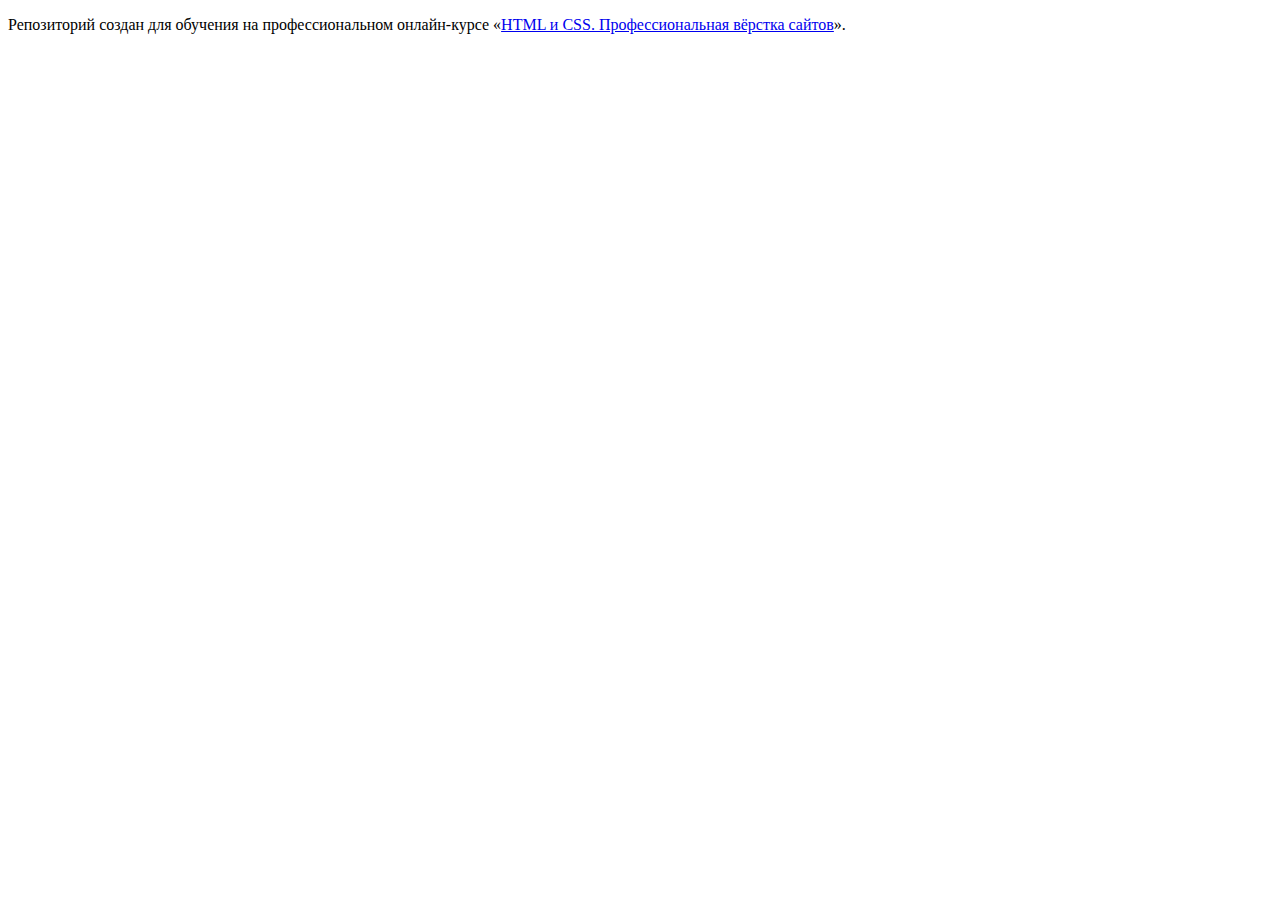
==== index.html @ e4cc58e1 "Add files via upload" ====
<!DOCTYPE html>
<html lang="ru">
  <head>
    <meta charset="utf-8">
    <title>HTML Academy: {{projectTitle}}</title>
  </head>
  <body>

    <p>Репозиторий создан для обучения на профессиональном онлайн‑курсе «<a href="https://htmlacademy.ru/intensive/htmlcss">HTML и CSS. Профессиональная вёрстка сайтов</a>».</p>

  </body>
</html>
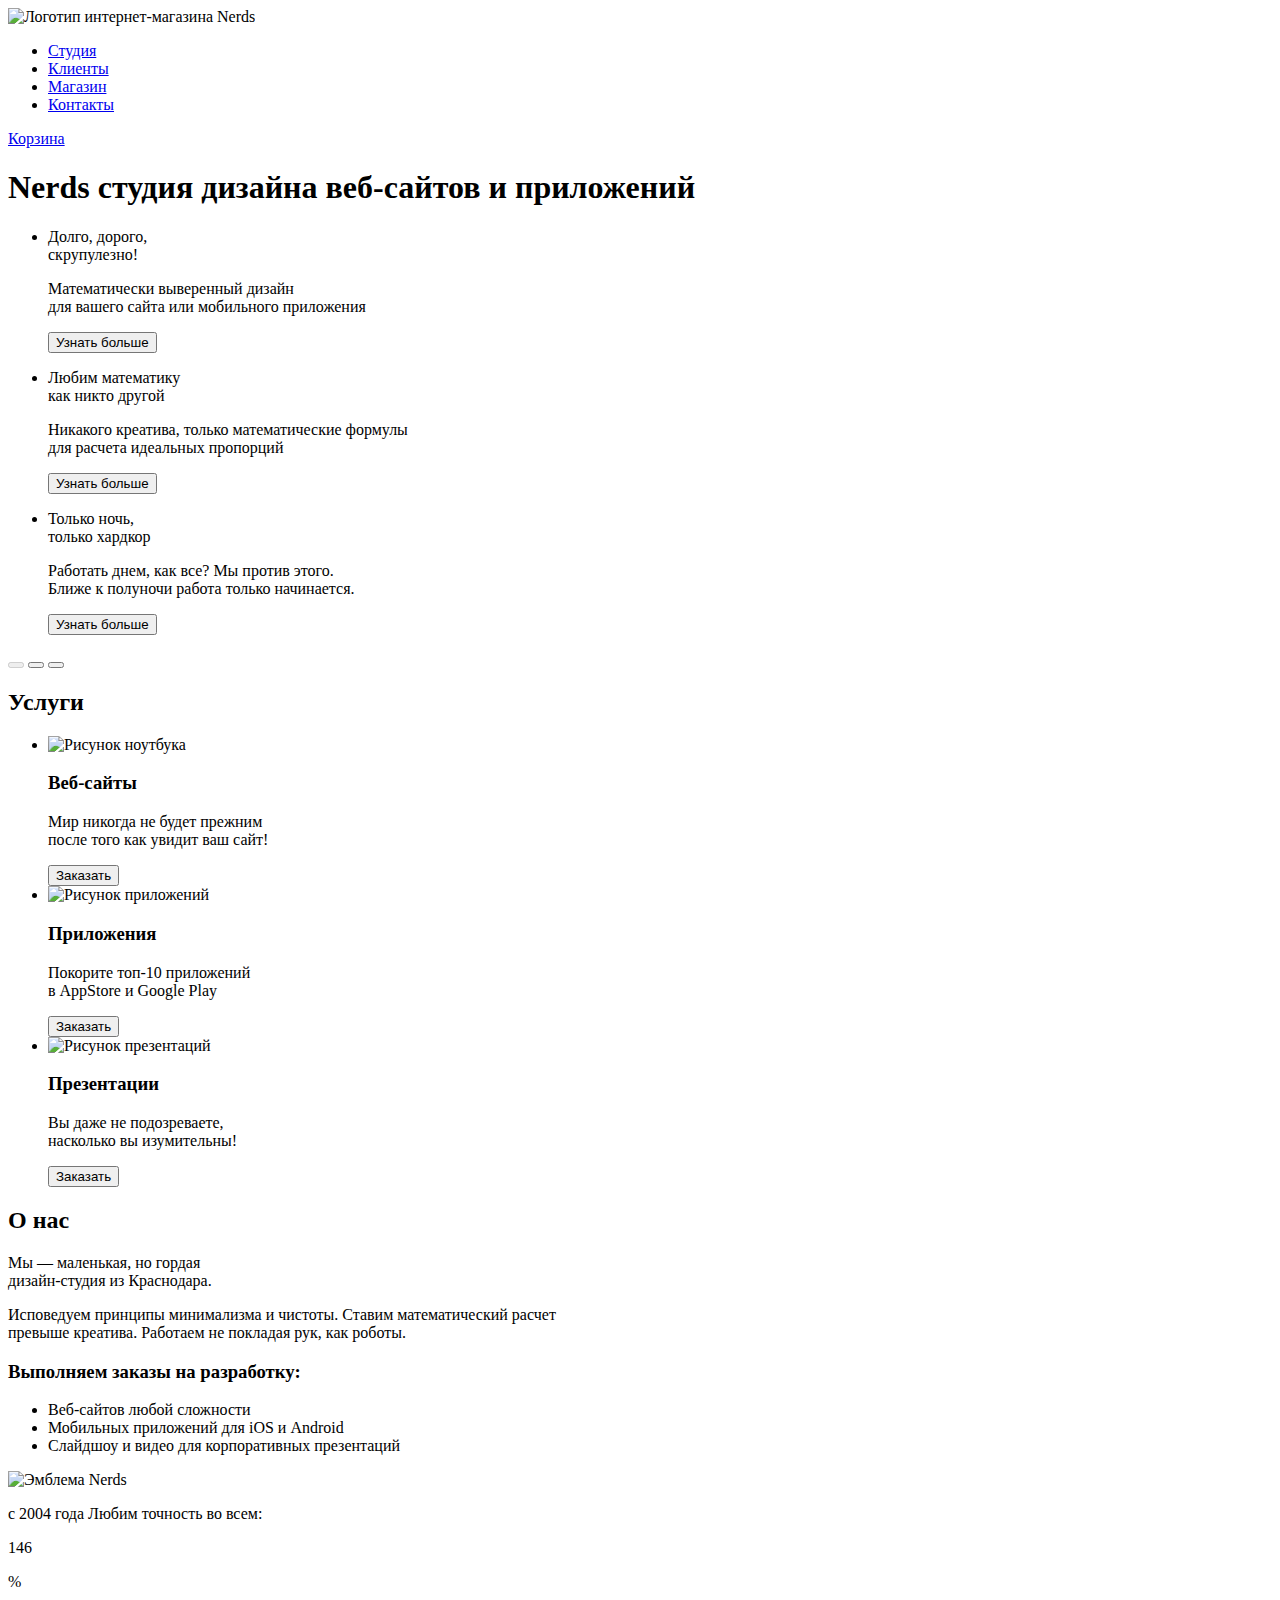
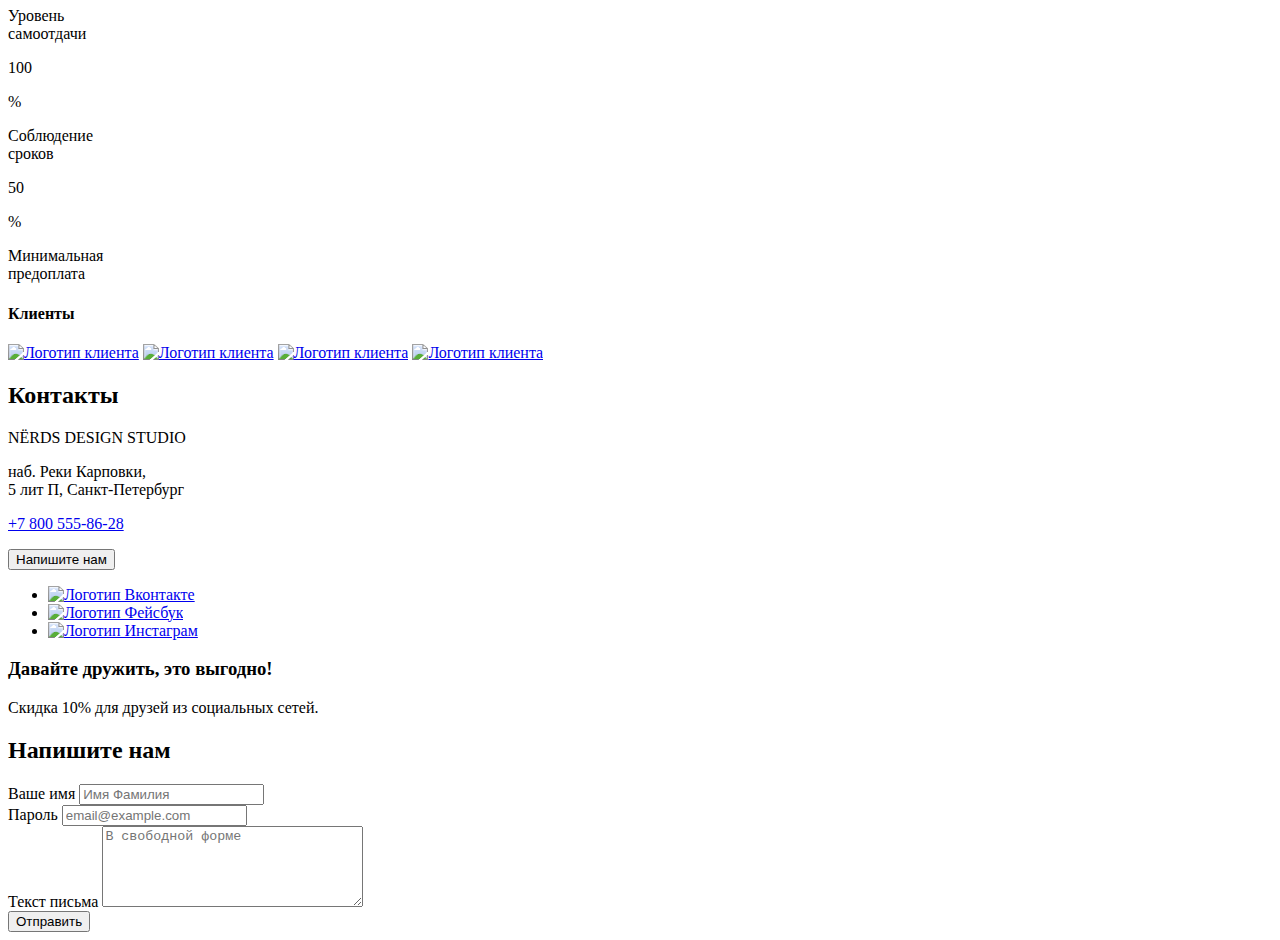
==== commit 4179e9f9: "Update index.html" ====
--- a/index.html
+++ b/index.html
@@ -1,12 +1,229 @@
 <!DOCTYPE html>
-<html lang="ru">
-  <head>
-    <meta charset="utf-8">
-    <title>HTML Academy: {{projectTitle}}</title>
-  </head>
-  <body>
-
-    <p>Репозиторий создан для обучения на профессиональном онлайн‑курсе «<a href="https://htmlacademy.ru/intensive/htmlcss">HTML и CSS. Профессиональная вёрстка сайтов</a>».</p>
-
-  </body>
+<html class="page" lang="ru">
+
+<head>
+  <meta charset="utf-8">
+  <title>Nerds студия дизайна веб-сайтов и приложений</title>
+  <link rel="stylesheet" href="css/style.css">
+  <link rel="stylesheet" href="css/normalize.css">
+  <link rel="icon" href="32.ico">
+  <link rel="apple-touch-icon" href="152.ico">
+  <link rel="manifest" href="manifest.webmanifest">
+</head>
+
+<body class="page-body">
+  <header class="main-header">
+    <nav class="main-nav">
+      <a class="main-header-logo">
+        <img src="img/nerds-logo.svg" width="160" height="65" alt="Логотип интернет-магазина Nerds">
+      </a>
+      <ul class="site-navigation">
+        <li class="site-navigation-item"><a href="#">Студия</a></li>
+        <li class="site-navigation-item"><a href="#">Клиенты</a></li>
+        <li class="site-navigation-item"><a href="catalog.html">Магазин</a></li>
+        <li class="site-navigation-item"><a href="#">Контакты</a></li>
+      </ul>
+      <div class="user-nav">
+        <a class="login-link" href="blank.html">Корзина</a>
+      </div>
+    </nav>
+  </header>
+  <main class="container">
+    <h1 class="visually-hidden">Nerds студия дизайна веб-сайтов и приложений</h1>
+
+    <section class="features">
+      <div class="features-wrapper">
+        <div class="gallery-content gallery-content-3 ">
+          <ul class="slider-list">
+            <li class="slider-item slide ">
+              <div class="gallery-text-container">
+                <p class="gallery-text">Долго, дорого,<br> скрупулезно!</p>
+                <p class=" gallery-small-txt">Математически выверенный дизайн<br>для вашего сайта или мобильного
+                  приложения</p>
+                <button class="button"><span>Узнать больше</span></button>
+              </div>
+              
+            </li>
+            <li class="slider-item slide ">
+              <div class="gallery-text-container">
+                <p class="gallery-text">Любим математику<br> как никто другой</p>
+                <p class=" gallery-small-txt">Никакого креатива, только математические формулы<br> для расчета идеальных пропорций</p>
+                <button class="button"><span>Узнать больше</span></button>
+              </div>
+            </li>
+            <li class="slider-item slide slide-current">
+              <div class="gallery-text-container">
+                <p class="gallery-text">Только ночь,<br>
+                только хардкор</p>
+                <p class=" gallery-small-txt">Работать днем, как все? Мы против этого.<br>
+                  Ближе к полуночи работа только начинается.</p>
+                <button class="button"><span>Узнать больше</span></button>
+              </div>
+            </li>
+          </ul>
+
+          <div class="gallery-button-container">
+            <button class="gallery-button gallery-button-1" type="button" aria-label="Первый слайд" disabled></button>
+            <button class="gallery-button gallery-button-2" type="button" aria-label="Второй слайд"></button>
+            <button class="gallery-button gallery-button-3" type="button" aria-label="Третий слайд"></button>
+          </div>
+        </div>
+      </div>
+    </section>
+    <section class="benefits">
+      <div class="benefits-wrapper">
+        <h2 class="visually-hidden">Услуги</h2>
+        <ul class="benefits-list">
+          <li class="benefits-item">
+            <img src="img/illustration-1 1.jpg" width="300" height="146" alt="Рисунок ноутбука">
+            <h3>Веб-сайты</h3>
+            <p>Мир никогда не будет прежним<br>после того как увидит ваш сайт!</p>
+            <button class="button btn-red"><span>Заказать</span></button>
+          </li>
+          <li class="benefits-item">
+            <img src="img/illustration-2 1.jpg" width="300" height="146" alt="Рисунок приложений">
+            <h3>Приложения</h3>
+            <p>Покорите топ-10 приложений<br> в AppStore и Google Play</p>
+            <button class="button btn-green"><span>Заказать</span></button>
+          </li>
+          <li class="benefits-item">
+            <img src="img/illustration-3 1.jpg" width="300" height="146" alt="Рисунок презентаций">
+            <h3>Презентации</h3>
+            <p>Вы даже не подозреваете,<br> насколько вы изумительны!</p>
+            <button class="button btn-yellow"><span>Заказать</span></button>
+          </li>
+        </ul>
+      </div>
+    </section>
+    <section class="about">
+      <div class="about-text-container">
+        <h2 class="visually-hidden">О нас</h2>
+        <p class="about-big-text">Мы — маленькая, но гордая<br>дизайн-студия из Краснодара.</p>
+        <p class="about-small-text">Исповедуем принципы минимализма и чистоты. Ставим математический расчет<br>превыше
+          креатива. Работаем не
+          покладая
+          рук, как роботы.</p>
+        <h3>Выполняем заказы на разработку:</h3>
+        <ul class="about-list">
+          <li class="about-item"> Веб-сайтов любой сложности</li>
+          <li class="about-item"> Мобильных приложений для iOS и Android </li>
+          <li class="about-item"> Слайдшоу и видео для корпоративных презентаций</li>
+        </ul>
+      </div>
+      <div>
+        <img class="about-img" src="img/nerds-illustration 1.png" width="360" height="208" alt="Эмблема Nerds">
+        <p class="about-beginning">с 2004 года Любим точность во всем:</p>
+        <div class="about-container">
+          <div>
+            <div class="about-numbers">
+              <p>146</p>
+              <p class="percent">%</p>
+            </div>
+            <div class="percent-text">
+              <p>Уровень<br>самоотдачи</p>
+            </div>
+          </div>
+          <div>
+            <div class="about-numbers">
+              <p>100</p>
+              <p class="percent">%</p>
+            </div>
+            <div class="percent-text">
+              <p>Соблюдение <br>сроков</p>
+            </div>
+          </div>
+          <div>
+            <div class="about-numbers">
+              <p>50</p>
+              <p class="percent">%</p>
+            </div>
+            <div class="percent-text">
+              <p>Минимальная<br>предоплата</p>
+            </div>
+          </div>
+        </div>
+      </div>
+    </section>
+    <section class="clients">
+      <h4 class="visually-hidden">Клиенты</h4>
+      <div class="clients-container">
+        <a class="logo-academy" href="#"><img src="img/logo_htmlacademy 2.png" alt="Логотип клиента"></a>
+        <a class="logo-borodinsky" href="#"><img src="img/logo-2 2.png" width="199" height="57"
+            alt="Логотип клиента"></a>
+        <a class="logo-pink" href="#"><img src="img/logo-3 2.png" width="185" height="52" alt="Логотип клиента"></a>
+        <a class="logo-mishka" href="#"><img src="img/logo-4 2.png" width="173" height="84" alt="Логотип клиента"></a>
+      </div>
+    </section>
+  </main>
+  <footer class="main-footer">
+    <section class="contacts-wrapper">
+      <div class="contacts">
+        <h2 class="visually-hidden">Контакты</h2>
+        <p class="contacts-name">NЁRDS DESIGN STUDIO</p>
+        <div class="contacts-box">
+          <p class="contacts-address"> наб. Реки Карповки,<br> 5 лит П, Санкт-Петербург</p>
+          <p></p>
+          <p><a class="contacts-phone" href="tel +78005558628">+7 800 555-86-28</a></p>
+        </div>
+        <button class="button btn-send"><span>Напишите нам</span></button>
+      </div>
+    </section>
+    <section class="footer-social">
+      <div class="social-container">
+        <ul class="social-list">
+          <li class="social-item">
+            <a class="social-button" href="#"><img src="img/vk-icon.png" width="26" height="15"
+                alt="Логотип Вконтакте"></a>
+          </li>
+          <li class="social-item">
+            <a class="social-button" href="#"><img src="img/fb-icon.png" width="12" height="22"
+                alt="Логотип Фейсбук"></a>
+          </li>
+          <li class="social-item">
+            <a class="social-button" href="#"><img src="img/insta-icon.png" width="21" height="21"
+                alt="Логотип Инстаграм"></a>
+          </li>
+        </ul>
+
+      </div>
+      <div class="social-text">
+        <h3>Давайте дружить, это выгодно!</h3>
+        <p>Скидка 10% для друзей из социальных сетей.</p>
+      </div>
+    </section>
+  </footer>
+  <section class="appointment">
+    <div class="appointment-wrapper">
+      <div class="appointment-text">
+        <h2>Напишите нам</h2>
+      </div>
+      <form class="appointment-form" action="https://echo.htmlacademy.ru" method="post">
+        <div class="appointment-form-container">
+          <div class="form-name">
+            <label for="appointment-name">Ваше имя</label>
+            <input id="appointment-name" type="text" name="name" placeholder="Имя Фамилия">
+          </div>
+          <div class="form-email">
+            <label for="appointment-email">Пароль</label>
+            <input id="appointment-email" type="email" name="email" placeholder="email@example.com ">
+          </div>
+        </div>
+        <div>
+          <div class="appointment-form-container">
+            <div class="form-text">
+              <label for="appointment-text">Текст письма</label>
+              <textarea name="appointment-text" id="appointment-text" cols="30" rows="5"
+                placeholder="В свободной форме"></textarea>
+            </div>
+          </div>
+        </div>
+        <button class="button form-button"><span>Отправить</span></button>
+      </form>
+    </div>
+
+  </section>
+
+
+</body>
+
 </html>
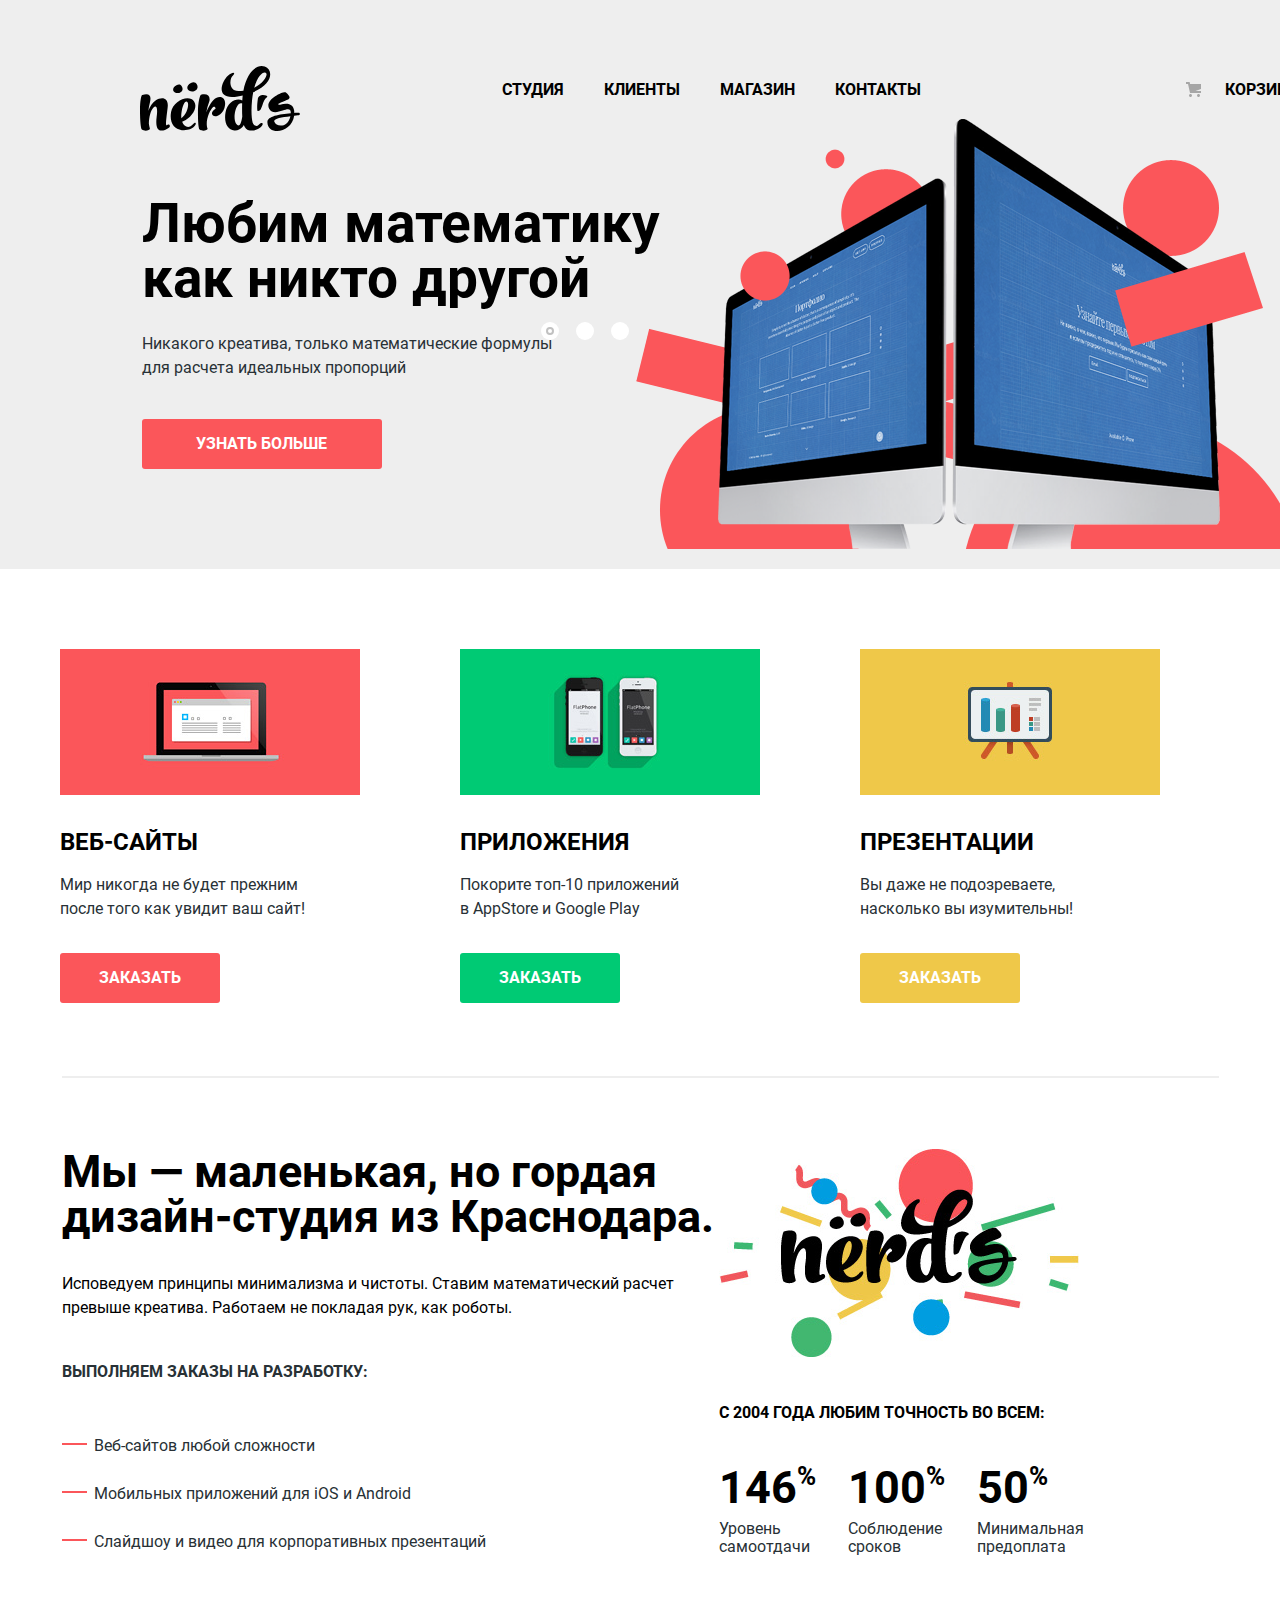
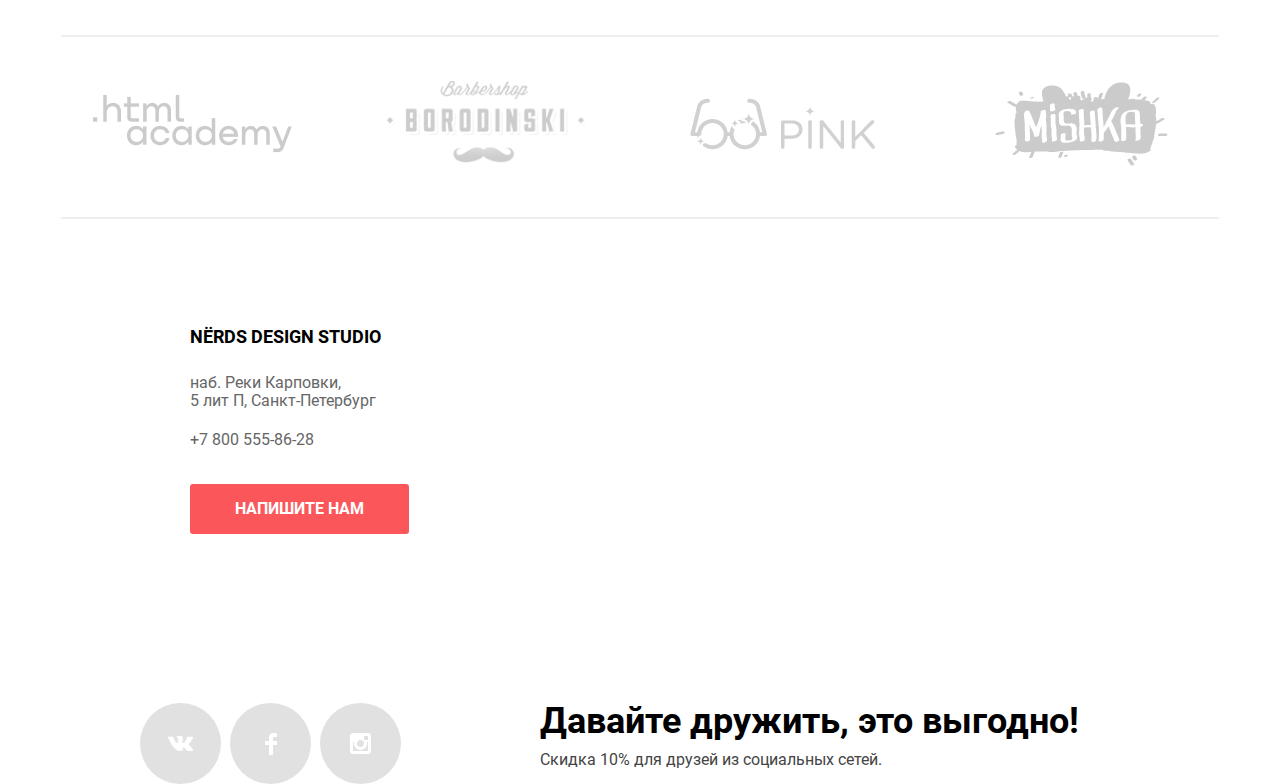
==== commit 3ade21b6: "Add files via upload" ====
--- a/index.html
+++ b/index.html
@@ -33,28 +33,29 @@
 
     <section class="features">
       <div class="features-wrapper">
-        <div class="gallery-content gallery-content-3 ">
+        <div class="gallery-content">
           <ul class="slider-list">
             <li class="slider-item slide ">
-              <div class="gallery-text-container">
+              <div class="gallery-text-container gallery-content-1">
                 <p class="gallery-text">Долго, дорого,<br> скрупулезно!</p>
                 <p class=" gallery-small-txt">Математически выверенный дизайн<br>для вашего сайта или мобильного
                   приложения</p>
                 <button class="button"><span>Узнать больше</span></button>
               </div>
-              
+
             </li>
-            <li class="slider-item slide ">
-              <div class="gallery-text-container">
+            <li class="slider-item slide-current ">
+              <div class="gallery-text-container gallery-content-2">
                 <p class="gallery-text">Любим математику<br> как никто другой</p>
-                <p class=" gallery-small-txt">Никакого креатива, только математические формулы<br> для расчета идеальных пропорций</p>
+                <p class=" gallery-small-txt">Никакого креатива, только математические формулы<br> для расчета идеальных
+                  пропорций</p>
                 <button class="button"><span>Узнать больше</span></button>
               </div>
             </li>
-            <li class="slider-item slide slide-current">
-              <div class="gallery-text-container">
+            <li class="slider-item slide">
+              <div class="gallery-text-container gallery-content-3">
                 <p class="gallery-text">Только ночь,<br>
-                только хардкор</p>
+                  только хардкор</p>
                 <p class=" gallery-small-txt">Работать днем, как все? Мы против этого.<br>
                   Ближе к полуночи работа только начинается.</p>
                 <button class="button"><span>Узнать больше</span></button>
@@ -63,9 +64,9 @@
           </ul>
 
           <div class="gallery-button-container">
-            <button class="gallery-button gallery-button-1" type="button" aria-label="Первый слайд" disabled></button>
-            <button class="gallery-button gallery-button-2" type="button" aria-label="Второй слайд"></button>
-            <button class="gallery-button gallery-button-3" type="button" aria-label="Третий слайд"></button>
+            <button class="gallery-button" type="button" aria-label="Первый слайд" disabled></button>
+            <button class="gallery-button gallery-button-current" type="button" aria-label="Второй слайд"></button>
+            <button class="gallery-button" type="button" aria-label="Третий слайд"></button>
           </div>
         </div>
       </div>
@@ -157,16 +158,17 @@
   </main>
   <footer class="main-footer">
     <section class="contacts-wrapper">
-      <div class="contacts">
-        <h2 class="visually-hidden">Контакты</h2>
-        <p class="contacts-name">NЁRDS DESIGN STUDIO</p>
-        <div class="contacts-box">
-          <p class="contacts-address"> наб. Реки Карповки,<br> 5 лит П, Санкт-Петербург</p>
-          <p></p>
-          <p><a class="contacts-phone" href="tel +78005558628">+7 800 555-86-28</a></p>
-        </div>
-        <button class="button btn-send"><span>Напишите нам</span></button>
-      </div>
+      <iframe src="https://yandex.ru/maps/-/CCUCATxTxB" width="1440" height="416" frameborder="0"></iframe>
+        <div class="contacts">
+          <h2 class="visually-hidden">Контакты</h2>
+          <p class="contacts-name">NЁRDS DESIGN STUDIO</p>
+          <div class="contacts-box">
+            <p class="contacts-address"> наб. Реки Карповки,<br> 5 лит П, Санкт-Петербург</p>
+            <p></p>
+            <p><a class="contacts-phone" href="tel +78005558628">+7 800 555-86-28</a></p>
+          </div>
+          <button class="button btn-send"><span>Напишите нам</span></button>
+        </div>
     </section>
     <section class="footer-social">
       <div class="social-container">
@@ -192,7 +194,7 @@
       </div>
     </section>
   </footer>
-  <section class="appointment">
+  <section class="appointment visually-hidden">
     <div class="appointment-wrapper">
       <div class="appointment-text">
         <h2>Напишите нам</h2>
@@ -201,11 +203,12 @@
         <div class="appointment-form-container">
           <div class="form-name">
             <label for="appointment-name">Ваше имя</label>
-            <input id="appointment-name" type="text" name="name" placeholder="Имя Фамилия">
+            <input class="appointment-name" id="appointment-name" type="text" name="name" placeholder="Имя Фамилия">
           </div>
           <div class="form-email">
-            <label for="appointment-email">Пароль</label>
-            <input id="appointment-email" type="email" name="email" placeholder="email@example.com ">
+            <label for="appointment-email">Ваш e-mail</label>
+            <input class="appointment-email" id="appointment-email" type="email" name="email"
+              placeholder="email@example.com ">
           </div>
         </div>
         <div>
@@ -220,9 +223,10 @@
         <button class="button form-button"><span>Отправить</span></button>
       </form>
     </div>
-
+    <button class="btn-close"><span class="visually-hidden">Закрыть</span></button>
   </section>
-
+  <script src="../Nerds/js/fedback.js"></script>
+  <script src="../Nerds/js/map.js"></script>
 
 </body>
 
--- a/css/style.css
+++ b/css/style.css
@@ -0,0 +1,1151 @@
+/*Fonts*/
+@font-face {
+    font-family: "Roboto";
+    src: url(../fonts/roboto.woff2) format("woff2"),
+        url(../fonts/roboto.woff) format("woff");
+    font-weight: 400;
+    font-style: normal;
+
+}
+
+@font-face {
+    font-family: "Roboto";
+    src: url(../fonts/robotobold.woff2) format("woff2"),
+        url(../fonts/robotobold.woff) format("woff");
+    font-style: normal;
+    font-weight: 500;
+}
+
+/*Variables*/
+:root {
+    --basic-text: #000000;
+    --tiny-text: #283136;
+    --basic-red: #fb565a;
+    --green-btn: #00ca74;
+    --yellow-btn: #efc849;
+    --basic-white: #ffffff;
+    --basic-grey: #e1e1e1;
+    --dark-grey: #444444;
+    --medium-grey: #666666;
+    --grey-background: #eeeeee;
+    --focuc-red: #e74246;
+    --activ-red: #d7373b;
+    --focuc-green: #00bc6c;
+    --activ-green: #00aa62;
+    --focuc-yellou: #eab534;
+    --activ-yellou: #eaa722;
+    --border-grey: #d7dcde;
+    --catalog-btn-focus: #dfdfdf;
+    --catalog-btn-activ: #d5d5d5;
+    --catalog-border: #dbdbdb;
+}
+
+body {
+    margin: 0 auto;
+    padding: 0;
+    font-family: "Roboto", Arial, sans-serif;
+    font-size: 16px;
+    font-weight: 400;
+    line-height: 24px;
+    color: var(--basic-text);
+    background-color: var(--basic-white);
+
+}
+
+p,
+h2,
+h3 {
+    margin: 0;
+    padding: 0;
+}
+
+a {
+    text-decoration: none;
+}
+
+img {
+    max-width: 100%;
+    height: auto;
+}
+
+.visually-hidden {
+    position: absolute;
+    width: 1px;
+    height: 1px;
+    margin: -1px;
+    border: 0;
+    padding: 0;
+    white-space: nowrap;
+    clip-path: inset(100%);
+    clip: rect(0 0 0 0);
+    overflow: hidden;
+}
+
+/* Main nav */
+.main-nav {
+    position: relative;
+    display: flex;
+    margin: 0 auto;
+    font-weight: 500;
+    font-size: 16px;
+    line-height: 30px;
+    color: var(--basic-text);
+    text-transform: uppercase;
+    width: 1160px;
+    height: 65px;
+}
+
+.main-header {
+    background-color: var(--grey-background);
+    width: 1440px;
+    height: 118px;
+    margin: 0 auto;
+}
+
+.main-header-logo {
+    position: absolute;
+    top: 65px;
+}
+
+.main-header-logo img:hover,
+.main-header-logo img:focus {
+    opacity: 0.7;
+}
+
+.site-navigation {
+    position: absolute;
+    top: 75px;
+    left: 362px;
+    display: flex;
+    flex-wrap: wrap;
+    list-style: none;
+    color: var(--basic-text);
+    width: 437px;
+    margin: 0px;
+    padding: 0px;
+}
+
+.site-navigation a:hover,
+.site-navigation a:focus,
+.user-nav a:hover,
+.user-nav a:focus {
+    color: var(--basic-red);
+}
+
+.site-navigation a:active {
+    color: var(--basic-text);
+    opacity: 0.3;
+}
+
+.site-navigation-item a,
+.user-nav a {
+    color: var(--basic-text);
+
+}
+
+.site-navigation-item {
+    margin-right: 40px;
+}
+
+.site-navigation-item:last-child {
+    margin-right: 0px;
+}
+
+.user-nav {
+    position: absolute;
+    top: 75px;
+    left: 1045px;
+    margin-left: auto;
+    width: 115px;
+    height: 30px;
+}
+
+.login-link {
+    position: absolute;
+    padding-left: 40px;
+}
+
+.login-link::before {
+    content: "";
+    position: absolute;
+    top: 7px;
+    left: 1px;
+    width: 15px;
+    height: 15px;
+    background-image: url("cart-icon.svg");
+    background-repeat: no-repeat;
+    background-position: 0 0;
+    opacity: 1;
+}
+
+.button {
+    font-family: "Roboto";
+    font-weight: 500;
+    font-size: 16px;
+    line-height: 18px;
+    background-color: var(--basic-red);
+    color: var(--basic-white);
+    width: 240px;
+    height: 50px;
+    border: none;
+    border-radius: 3px;
+    text-transform: uppercase;
+}
+
+.button:hover,
+.button:focus {
+    background-color: var(--focuc-red);
+}
+
+.button:active {
+    background-color: var(--activ-red);
+    box-shadow: inset 0px 3px 0px rgba(0, 1, 1, 0.1);
+}
+
+.gallery-button {
+    background-color: var(--basic-white);
+    width: 18px;
+    height: 18px;
+    border-radius: 50%;
+    border: none;
+    padding: 0;
+    z-index: 20;
+}
+
+.gallery-button-container {
+    display: flex;
+    justify-content: space-between;
+    position: absolute;
+    top: 322px;
+    left: 541px;
+    width: 88px;
+    height: 18px;
+}
+
+.gallery-button-2 {
+    position: absolute;
+    left: 30px;
+}
+
+.gallery-button-3 {
+    position: absolute;
+    left: 60px;
+}
+
+.gallery-button:disabled {
+    cursor: default;
+    position: relative;
+}
+
+.gallery-button:disabled::before {
+    content: "";
+    position: absolute;
+    width: 8px;
+    height: 8px;
+    left: 5px;
+    top: 5px;
+    cursor: default;
+    background-image: url("Ellipse\ 8.svg");
+    background-position: 0 0;
+    background-repeat: no-repeat;
+}
+
+/*Gallery*/
+.container h1 {
+    visibility: hidden;
+}
+
+.gallery-content-1 {
+    position: relative;
+    background-image: url('../img/nerds-index-slide1\ 1.png');
+    background-position: right;
+    background-repeat: no-repeat;
+    padding: 0px;
+    margin: 0px;
+}
+.gallery-content-2 {
+    position: relative;
+    background-image: url('../img/nerds-index-slide2\ 2.png');
+    background-position: right;
+    background-repeat: no-repeat;
+    padding: 0px;
+    margin: 0px;
+}
+.gallery-content-3 {
+    position: relative;
+    background-image: url('../img/nerds-index-slide3\ 1.png');
+    background-position: right;
+    background-repeat: no-repeat;
+    padding: 0px;
+    margin: 0px;
+}
+.slider-list{
+    list-style: none;
+    padding: 0px;
+    margin: 0px;
+}
+.slider-item{
+    display: grid;
+    grid-template-columns: 400px 760px;
+}
+.slide{
+    display: none;
+}
+.slide-current {
+    display: block;
+  }
+  
+.gallery-text-container {
+    position: relative;
+    height: 431px;
+}
+
+.gallery-text {
+    position: absolute;
+    top: 78px;
+    font-weight: 500;
+    font-size: 55px;
+    line-height: 55px;
+    z-index: 10;
+}
+
+.gallery-small-txt {
+    position: absolute;
+    top: 214px;
+    font-size: 16px;
+    line-height: 24px;
+    color: var(--tiny-text);
+}
+
+.gallery-text-container button {
+    position: absolute;
+    top: 301px;
+}
+
+.gallery-img {
+    position: absolute;
+    left: 397px;
+    width: 760px;
+    height: 431px;
+}
+
+.features {
+    background-color: var(--grey-background);
+    width: 1440px;
+    margin: 0 auto;
+    margin-bottom: 80px;
+}
+
+.features-wrapper {
+    width: 1157px;
+    height: 451px;
+    margin: 0 auto;
+}
+
+/*benefits*/
+.benefits {
+    width: 1160px;
+    height: 347px;
+    margin: 0 auto;
+    margin-top: 80px;
+    margin-bottom: 80px;
+}
+
+.benefits-wrapper {
+    width: 1100px;
+
+}
+
+.benefits-list {
+    display: grid;
+    grid-template-columns: 1fr 1fr 1fr;
+    list-style: none;
+    padding: 0px;
+    column-gap: 100px;
+
+
+}
+
+.benefits-item img {
+    margin-bottom: 25px;
+}
+
+.benefits-item h3 {
+    font-weight: 700;
+    font-size: 24px;
+    line-height: 30px;
+    margin-bottom: 16px;
+    text-transform: uppercase;
+}
+
+.benefits-item p {
+    margin-bottom: 32px;
+    color: var(--tiny-text);
+}
+
+.button:active span {
+    color: var(--basic-white);
+    opacity: 0.3;
+}
+
+.btn-red {
+    width: 160px;
+}
+
+.btn-green {
+    background-color: var(--green-btn);
+    width: 160px;
+}
+
+.btn-green:hover,
+.btn-green:focus {
+    background-color: var(--focuc-green);
+}
+
+.btn-green:active {
+    background-color: var(--activ-green);
+    box-shadow: inset 0px 3px 0px rgba(0, 1, 1, 0.1);
+}
+
+.btn-yellow {
+    background-color: var(--yellow-btn);
+    width: 160px;
+}
+
+.btn-yellow:hover,
+.btn-yellow:focus {
+    background-color: var(--focuc-yellou);
+}
+
+.btn-yellow:active {
+    background-color: var(--activ-yellou);
+    box-shadow: inset 0px 3px 0px rgba(0, 1, 1, 0.1);
+}
+
+/*About*/
+.about {
+    display: flex;
+    width: 1157px;
+    height: 486px;
+    margin: 0 auto;
+    background-image: url("Rectangle\ 9.svg");
+    background-repeat: no-repeat;
+    margin-bottom: 73px;
+}
+
+
+.about-big-text {
+    font-weight: 500;
+    font-size: 45px;
+    line-height: 45px;
+    width: 657px;
+    height: 91px;
+    margin-top: 73px;
+    margin-bottom: 32px;
+}
+
+.about-small-text {
+    margin-bottom: 40px;
+    columns: var(--tiny-text);
+}
+
+.about-list {
+    position: relative;
+    list-style: none;
+    display: flex;
+    flex-direction: column;
+    row-gap: 30px;
+    height: 120px;
+    padding: 0px;
+    margin: 0px;
+}
+
+.about-item {
+    position: absolute;
+    left: 32px;
+    margin-bottom: 30px;
+    color: var(--tiny-text);
+}
+
+.about-item::before {
+    content: "";
+    width: 25px;
+    height: 2px;
+    position: absolute;
+    left: -32px;
+    top: 9px;
+    background-image: url("Rectangle\ 10.svg");
+
+}
+
+.about-item:first-child {
+    top: 27px;
+}
+
+.about-item:nth-child(2n) {
+    top: 75px;
+}
+
+.about-item:last-child {
+    top: 123px;
+}
+
+.about-text-container h3 {
+    text-transform: uppercase;
+    margin-bottom: 23px;
+    color: var(--tiny-text);
+    font-size: 16px;
+}
+
+.about-beginning {
+    text-transform: uppercase;
+    font-weight: 700;
+    margin-bottom: 31px;
+}
+
+.about-container {
+    display: grid;
+    grid-template-columns: 1fr 1fr 1fr;
+    grid-template-rows: min-content min-content;
+    column-gap: 22px;
+
+}
+
+.about-img {
+    margin-top: 73px;
+    margin-bottom: 37px;
+}
+
+.about-numbers {
+    display: flex;
+    font-weight: 700;
+    font-size: 45px;
+    line-height: 64px;
+
+}
+
+.percent {
+    font-weight: 700;
+    font-size: 26px;
+    line-height: 40px;
+}
+
+.percent-text {
+    line-height: 18px;
+    color: var(--tiny-text);
+}
+
+/*clients*/
+.clients {
+
+    background-image:
+        url("Rectangle\ 9.svg"),
+        url("Rectangle\ 9.svg");
+    background-repeat: no-repeat;
+    background-position: top, bottom;
+    width: 1159px;
+    height: 184px;
+    margin: 0 auto;
+}
+
+.logo-academy {
+    margin-left: 32px;
+    margin-right: 95px;
+    opacity: 0.2;
+}
+
+.logo-borodinsky {
+    margin-right: 104px;
+    opacity: 0.2;
+}
+
+.logo-pink {
+    margin-right: 120px;
+    opacity: 0.2;
+}
+
+.logo-mishka {
+    opacity: 0.2;
+}
+
+.clients-container {
+    display: flex;
+    width: 1159px;
+    height: 184px;
+
+}
+
+.clients-container a {
+    align-self: center;
+}
+
+.clients-container a:focus,
+.clients-container a:hover {
+    opacity: 1;
+}
+
+.clients-container a:active {
+    opacity: 0.1;
+}
+
+/*Footer*/
+.main-footer {
+    width: 1440px;
+    height: 416px;
+    margin: 0 auto;
+}
+
+/*Contacts*/
+.main-footer {
+    position: relative;
+}
+
+.contacts-wrapper {
+    width: 1440px;
+    height: 416px;
+}
+
+.contacts {
+    position: absolute;
+    left: 140px;
+    top: 54px;
+    width: 319px;
+    height: 308px;
+    background-color: var(--basic-white);
+
+}
+
+.contacts-name {
+    padding-left: 50px;
+    padding-top: 49px;
+    font-weight: 700;
+    font-size: 18px;
+    line-height: 30px;
+    text-transform: uppercase;
+    margin-bottom: 22px;
+}
+
+.contacts-box {
+    position: absolute;
+    left: 50px;
+    margin-bottom: 37px;
+}
+
+.contacts-address {
+    font-size: 16px;
+    line-height: 18px;
+    color: var(--medium-grey);
+    margin-bottom: 18px;
+}
+
+.contacts-phone {
+    color: var(--medium-grey);
+}
+
+.btn-send {
+    position: absolute;
+    top: 211px;
+    left: 50px;
+    width: 219px;
+}
+
+/*Social*/
+.footer-social {
+    position: absolute;
+    top: 484px;
+    left: 140px;
+    display: flex;
+    width: 1060px;
+    height: 80px;
+}
+
+
+.social-list {
+
+    list-style: none;
+    display: flex;
+    column-gap: 9px;
+    margin: 0;
+    padding: 0%;
+}
+
+.social-list:last-child {
+    margin-right: 139px;
+}
+
+.social-item a {
+    display: flex;
+    background-color: var(--basic-grey);
+    width: 81px;
+    height: 81px;
+    border-radius: 50%;
+    justify-content: space-evenly;
+    align-items: center;
+}
+
+.social-button:hover,
+.social-button:focus {
+    background-color: var(--focuc-red);
+}
+
+.social-button:active {
+    background-color: var(--activ-red);
+}
+
+.social-button:active img {
+    opacity: 0.3;
+}
+
+.social-text h3 {
+    font-weight: 700;
+    font-size: 36px;
+    line-height: 36px;
+    margin-bottom: 10px;
+}
+
+.social-text p {
+    line-height: 22px;
+    color: var(--dark-grey);
+}
+
+/*Appointment*/
+.appointment {
+    position: absolute;
+    left: 240px;
+    top: 1706px;
+    width: 960px;
+    height: 590px;
+    box-shadow: 0px 20px 40px rgba(0, 0, 0, 0.4);
+    background-color: var(--basic-white);
+    margin: 0 auto;
+
+}
+
+.appointment-wrapper {
+    margin: 0 auto;
+    position: absolute;
+}
+
+.appointment-text {
+    position: relative;
+    left: 100px;
+    top: 63px;
+    width: 311px;
+    height: 53px;
+    font-weight: 700;
+    font-size: 45px;
+    line-height: 53px;
+}
+
+.appointment-text h2 {
+    font: inherit;
+}
+
+.appointment-form {
+    display: grid;
+    grid-template-rows: 77px 145px;
+    row-gap: 34px;
+    position: relative;
+    top: 153px;
+    left: 100px;
+    width: 761px;
+    height: 353px;
+}
+
+.form-name label,
+.form-email label,
+.form-text label {
+    line-height: 18px;
+    font-weight: 700;
+    font-size: 16px;
+    margin-bottom: 9px;
+}
+
+.form-name ::placeholder,
+.form-email ::placeholder,
+.form-text ::placeholder {
+    padding: 16px;
+
+}
+
+.appointment-form-container {
+    display: flex;
+    column-gap: 40px;
+    margin-bottom: 47px;
+}
+
+.form-name,
+.form-email {
+    display: flex;
+    flex-direction: column;
+    width: 360px;
+    height: 77px;
+    line-height: 18px;
+}
+
+.form-name input,
+.form-email input {
+    width: 360px;
+    height: 50px;
+    border: 2px var(--border-grey) solid;
+    font-size: 16px;
+    line-height: 18px;
+}
+
+.form-text {
+    display: flex;
+    flex-direction: column;
+
+    line-height: 18px;
+}
+
+.form-text textarea {
+    border: 2px var(--border-grey) solid;
+    width: 760px;
+    height: 118px;
+    font-size: 16px;
+    line-height: 18px;
+}
+
+.form-button {
+    width: 259px;
+    margin-top: 13px;
+}
+
+/*Catalog*/
+.catalog-button {
+    display: flex;
+    background-color: var(--grey-background);
+    width: 260px;
+    height: 50px;
+    align-items: center;
+    justify-content: center;
+    border: none;
+    border-radius: 3px;
+}
+
+.catalog-button:hover,
+.catalog-button:focus {
+    background-color: var(--catalog-btn-focus);
+}
+
+.catalog-button span {
+    font-weight: 500;
+    font-size: 16px;
+    line-height: 18px;
+    text-transform: uppercase;
+    color: var(--basic-text);
+}
+
+.catalog-header {
+    height: 355px;
+}
+
+.main {
+    margin: 0 auto;
+    width: 1160px;
+    display: grid;
+    grid-template-columns: 260px 760px;
+    column-gap: 140px;
+
+}
+
+.main-catalog-name {
+    display: inline-block;
+    margin: 0 auto;
+    width: 1440px;
+    height: 247px;
+    background-color: var(--grey-background);
+    text-align: center;
+    font-weight: 500;
+    font-size: 55px;
+    line-height: 55px;
+}
+
+.filter-container {
+    width: 260px;
+
+}
+
+.filter-item {
+    border: none;
+}
+
+.filter-item legend {
+    font-weight: 700;
+    font-size: 18px;
+    line-height: 30px;
+    text-transform: uppercase;
+}
+
+.range-filter {
+    width: 260px;
+    margin-top: 49px;
+}
+
+.range-controls {
+    position: relative;
+    height: 41px;
+    margin-bottom: 15px;
+    padding-top: 39px;
+    padding-right: 20px;
+    padding-left: 20px;
+    background-color: #f1f1f1;
+    border-radius: 5px;
+}
+
+.range-controls .scale {
+    height: 2px;
+    background: #d7dcde;
+}
+
+.range-controls .bar {
+    width: 70%;
+    height: 2px;
+    background: #00ca74;
+}
+
+.range-controls .toggle {
+    position: absolute;
+    top: 31px;
+    left: 0;
+    width: 4px;
+    height: 4px;
+    padding: 0;
+    border: 8px solid #ffffff;
+    background-color: #ababab;
+    border-radius: 50%;
+    box-shadow: 0 2px 1px 0 #cfcfcf;
+    cursor: pointer;
+}
+
+.range-controls .toggle-min {
+    left: 18px;
+}
+
+.range-controls .toggle-max {
+    left: 160px;
+}
+
+.price-controls {
+    display: flex;
+    justify-content: space-between;
+}
+
+.price-controls label {
+    text-transform: uppercase;
+    font-family: "Roboto", "Arial", sans-serif;
+    font-size: 16px;
+}
+
+.price-controls input {
+    width: 60px;
+    padding: 10px;
+    margin-left: 10px;
+    text-align: center;
+    color: #283136;
+    border: none;
+    border-radius: 5px;
+    background: #f1f1f1;
+    font-family: inherit;
+    font-size: inherit;
+}
+
+.fieldset-product-type,
+.fieldset-features {
+    border: none;
+}
+
+.fieldset-product-type legend,
+.fieldset-features legend {
+    font-weight: 700;
+    font-size: 18px;
+    line-height: 30px;
+    text-transform: uppercase;
+}
+
+.filter-product-type-list,
+.filter-features-list {
+    list-style: none;
+}
+
+.filter-product-type-item input,
+.filter-features-item input {
+    opacity: 0.6;
+    font-weight: 400;
+    font-size: 16px;
+    line-height: 20px;
+    color: var(--tiny-text);
+    margin-bottom: 20px;
+}
+
+.filter-product-type-item label,
+.filter-features-item label {
+    opacity: 0.6;
+    font-weight: 400;
+    font-size: 16px;
+    line-height: 20px;
+    color: var(--tiny-text);
+    margin-bottom: 20px;
+}
+
+.filter-product-type-item input+label:hover,
+.filter-product-type-item input+label:focus {
+    opacity: 1;
+
+}
+
+.filter-features-item input+label:hover,
+.filter-features-item input+label:focus {
+    opacity: 1;
+
+}
+
+.filter button {
+    margin-top: 28px;
+}
+
+/*Filter-result*/
+.filter-result {
+    display: flex;
+    justify-content: space-between;
+    margin-top: 61px;
+    width: 760px;
+}
+
+.filter-result-name {
+    font-weight: 700;
+    font-size: 18px;
+    line-height: 30px;
+    text-transform: uppercase;
+}
+
+.filter-result a {
+    font-size: 14px;
+    line-height: 18px;
+    text-transform: uppercase;
+    color: #000000;
+    opacity: 0.3;
+}
+
+.filter-result a:hover,
+.filter-result a:focus {
+    opacity: 0.6;
+}
+
+.filter-result a:active {
+    opacity: 1;
+}
+
+.arrow {
+    opacity: 0.3;
+}
+
+.arrow:hover,
+.arrow:focus {
+    opacity: 0.6;
+}
+
+.arrow:active {
+    opacity: 1;
+}
+
+
+/*products-list*/
+.products-list {
+    width: 760px;
+    display: grid;
+    grid-template-columns: 360px 360px;
+    column-gap: 40px;
+    list-style: none;
+
+}
+
+.product-item:hover,
+.product-item:focus {
+    display: block;
+    box-shadow: 0px 6px 15px rgba(0, 0, 0, 0.25);
+}
+
+.product-item:hover .browser-img,
+.product-item:focus .browser-img {
+    opacity: 1;
+}
+
+.product-item:hover .visibility-hidd,
+.product-item:focus .visibility-hidd {
+    display: block;
+}
+
+.product-name {
+    font-weight: 700;
+    font-size: 18px;
+    line-height: 30px;
+    text-transform: uppercase;
+    color: var(--basic-text);
+    text-align: center;
+    margin-bottom: 12px;
+}
+
+.product-name:hover,
+.product-name:focus {
+    color: var(--basic-red);
+}
+
+.product-text {
+    font-size: 16px;
+    line-height: 18px;
+    color: var(--medium-grey);
+    font-weight: 400;
+    text-align: center;
+    margin-bottom: 32px;
+}
+
+.product-item {
+
+    text-align: center;
+    background-color: var(--grey-background);
+    margin-bottom: 32px;
+}
+
+.visibility-hidd {
+    display: none;
+
+}
+
+.product-item button {
+    width: 200px;
+    margin-bottom: 44px;
+}
+
+.square-btn {
+    display: flex;
+    width: 50px;
+    height: 50px;
+    align-items: center;
+    justify-content: center;
+}
+
+.square-btn span {
+    color: #000000;
+}
+
+.square-btn:active {
+    background-color: var(--basic-white);
+    border: 3px solid var(--catalog-border);
+    border-radius: 3px;
+    ;
+}
+
+
+
+.browser-img {
+    opacity: 0.12;
+}
+
+.product-pages {
+    list-style: none;
+    display: flex;
+    gap: 11px;
+
+}